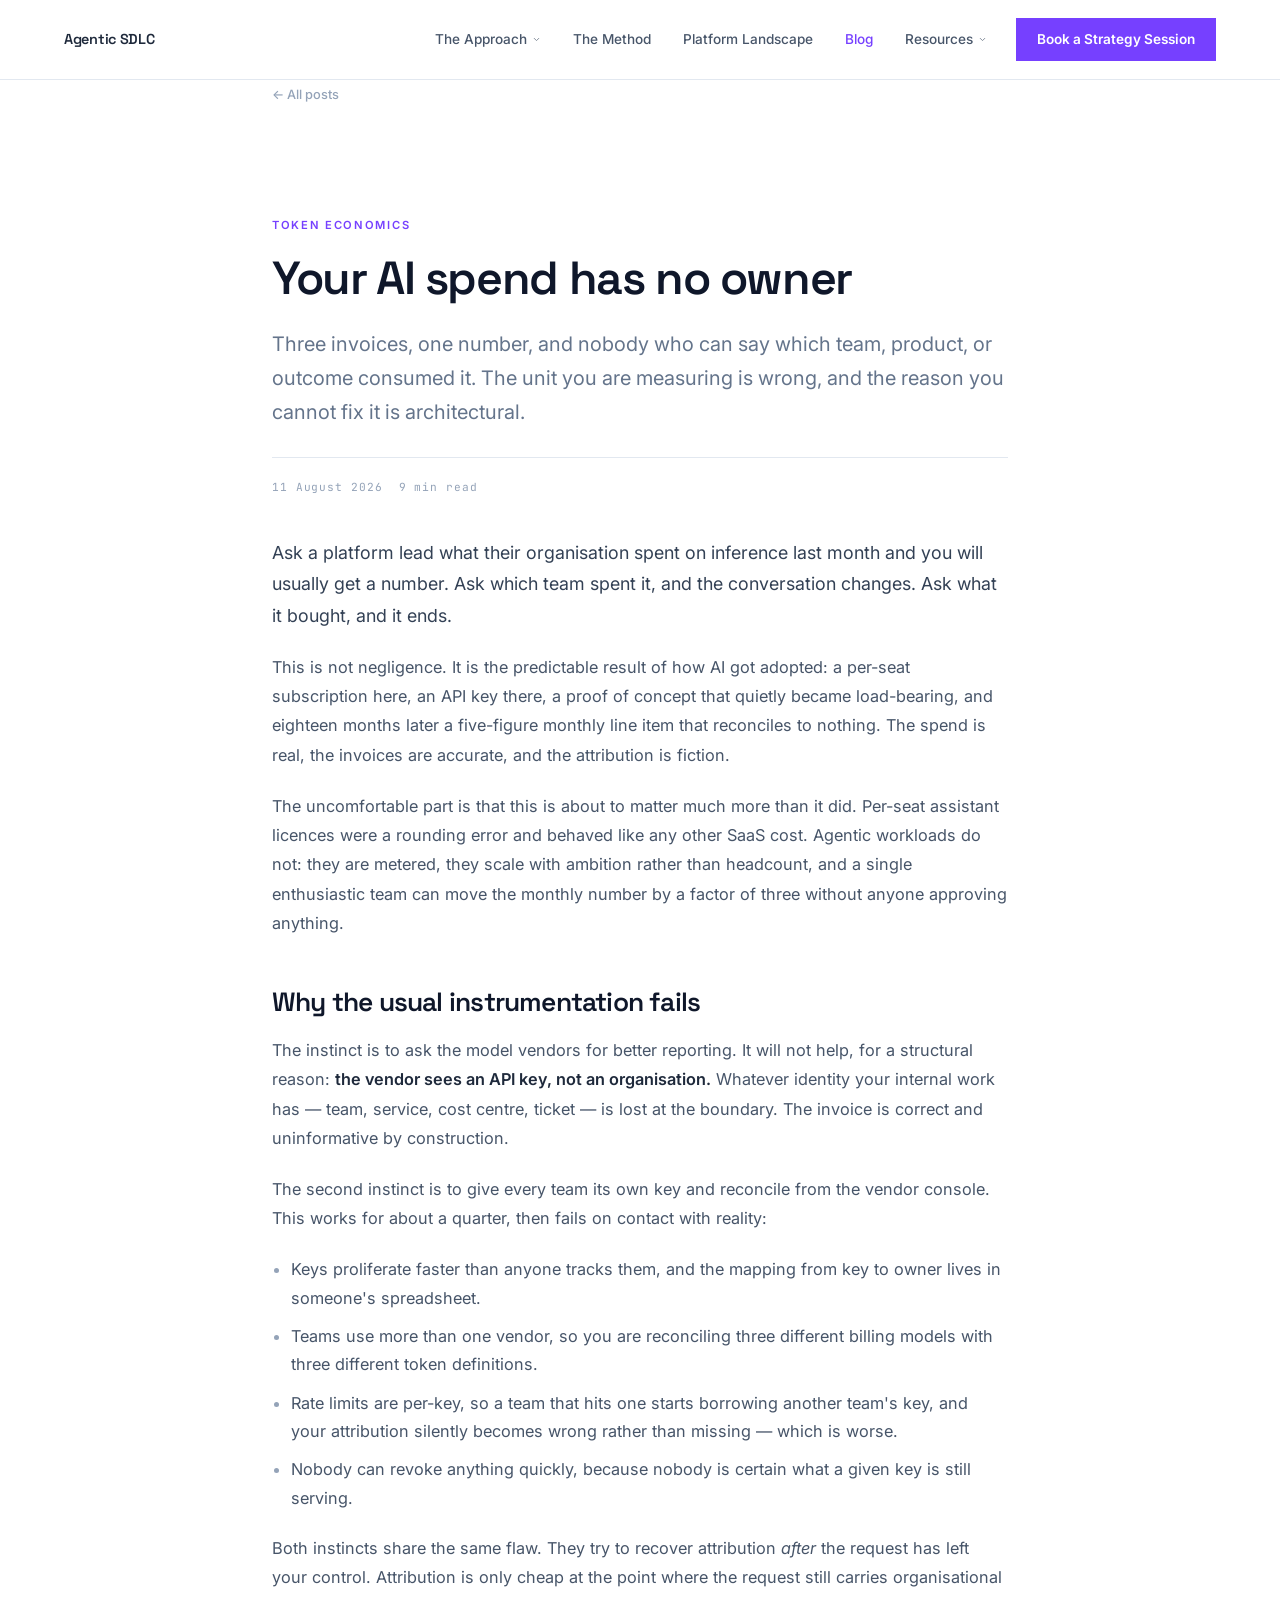
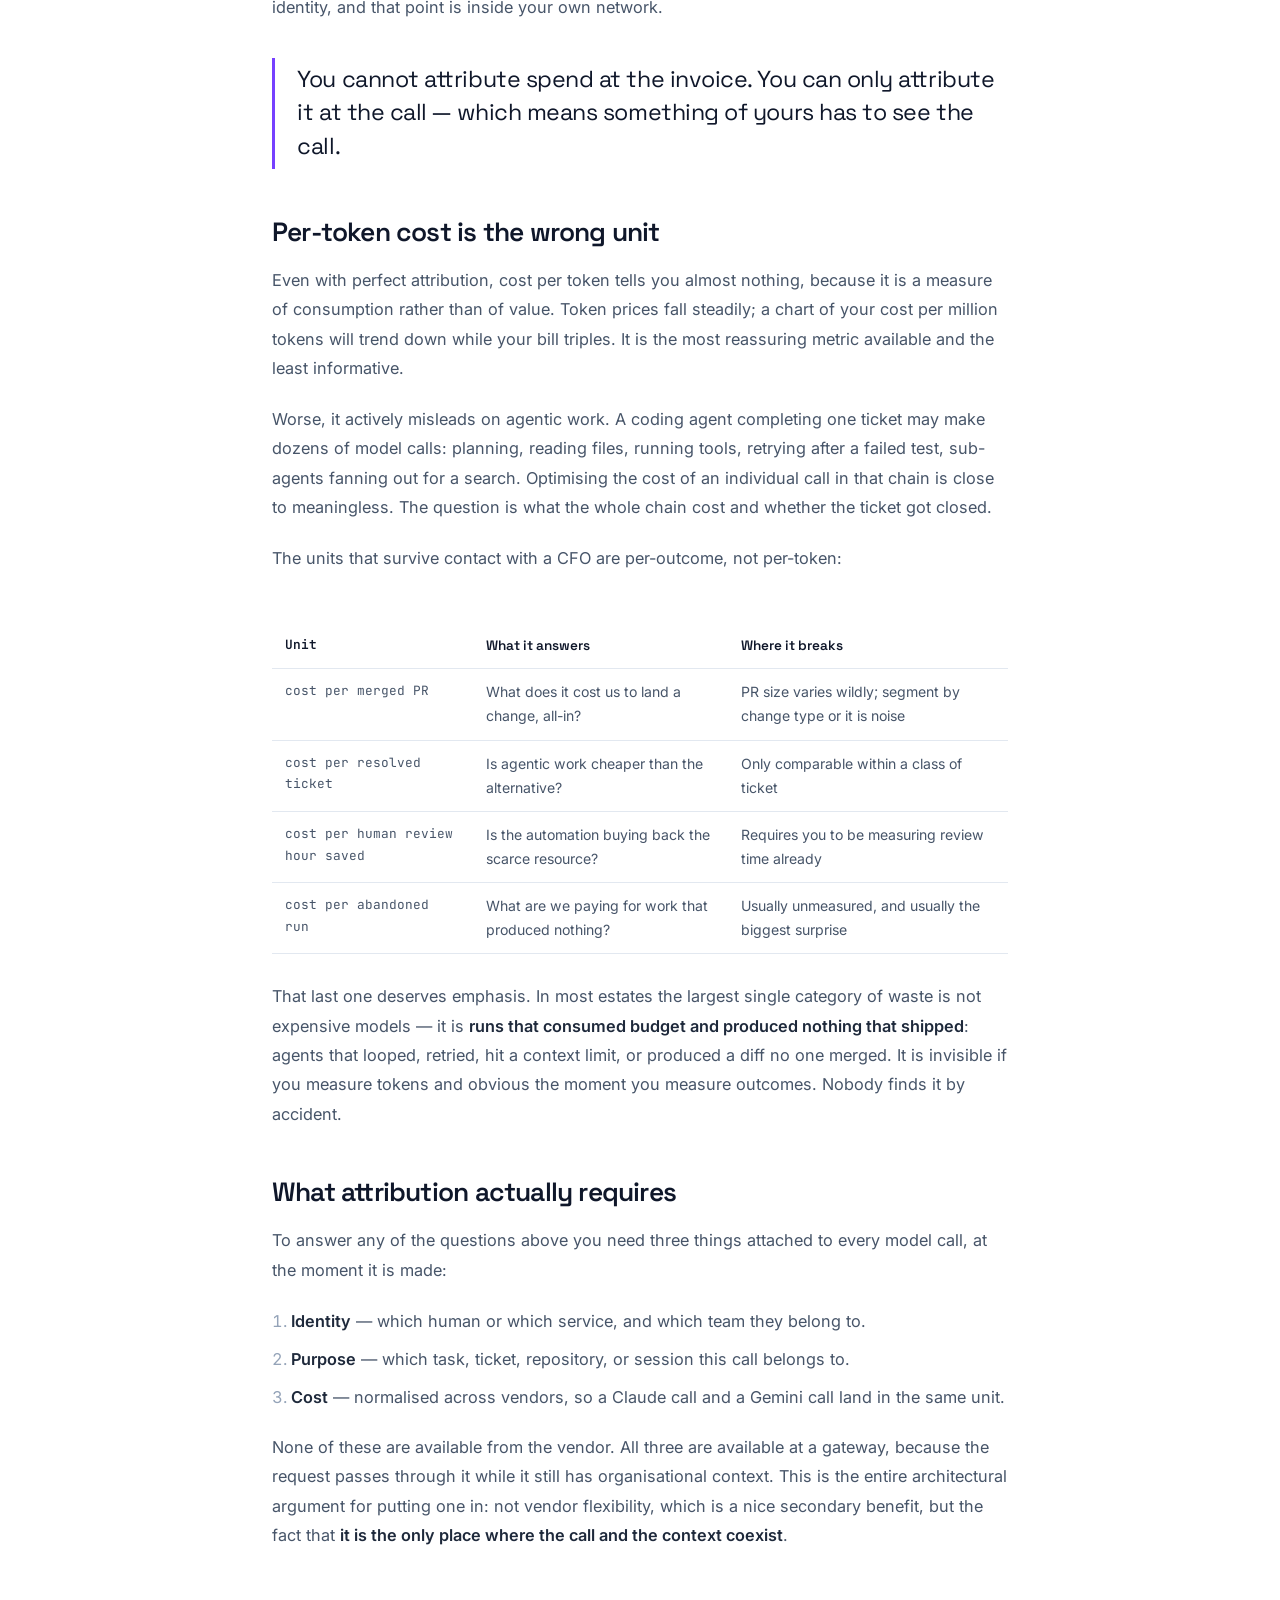
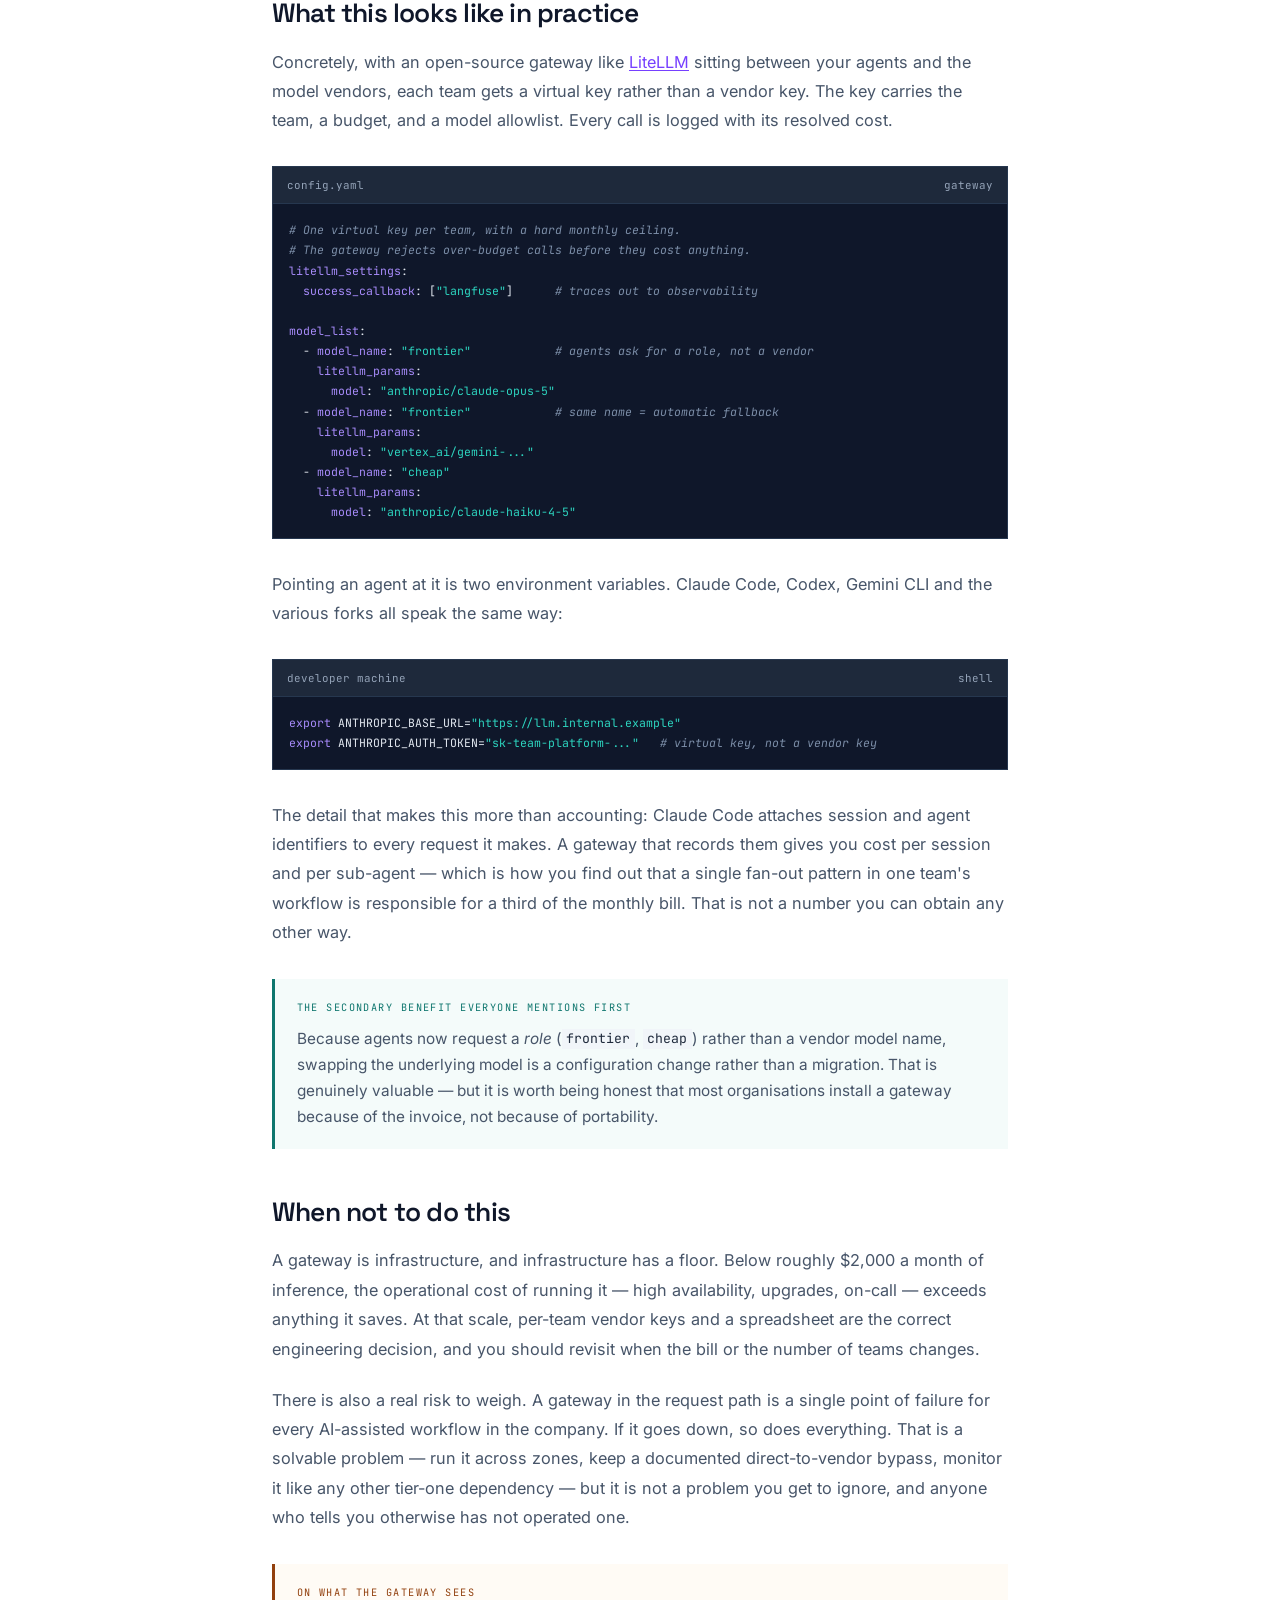
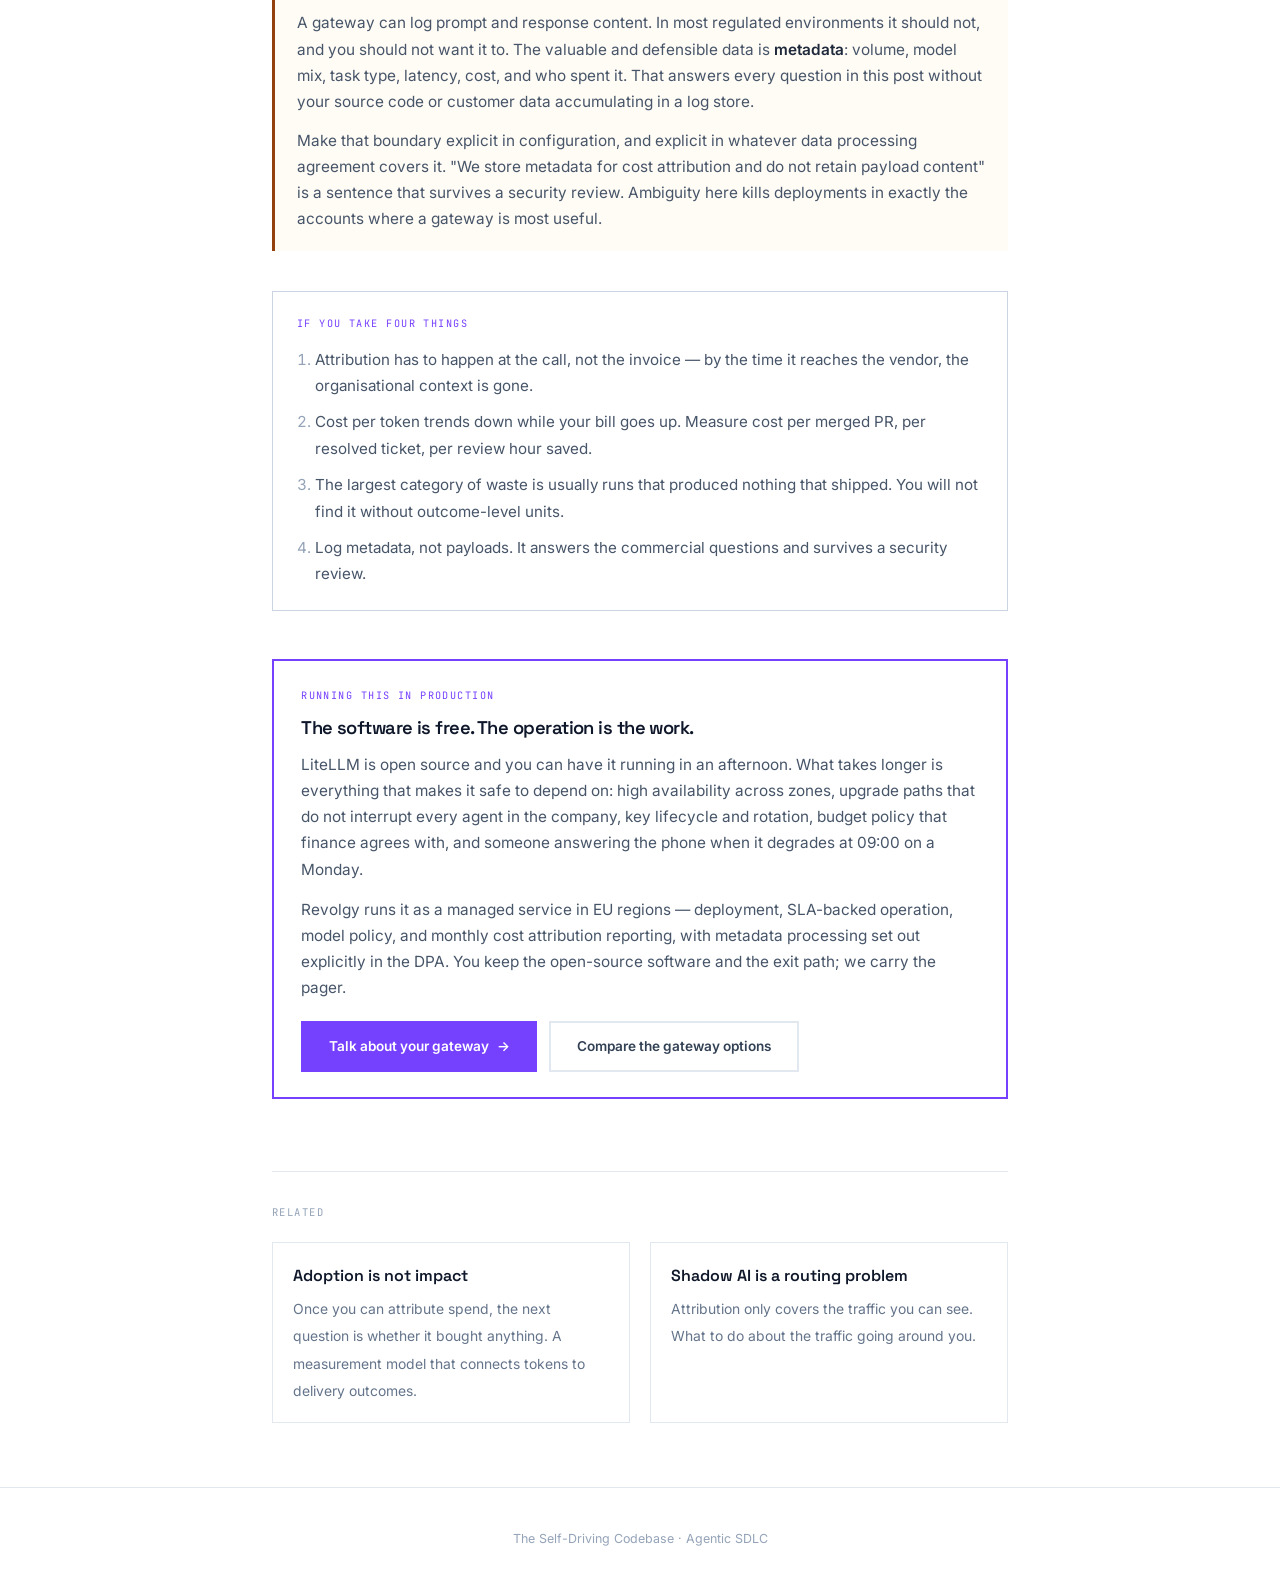
==== blog-ai-spend-attribution.html @ 4eafa499 "Add blog section with three posts on AI token economics and measurement Introduces blog.html plus th" ====
<!DOCTYPE html>
<html lang="en">
<head>
<meta charset="UTF-8">
<meta name="viewport" content="width=device-width, initial-scale=1.0">
<title>Your AI spend has no owner | Agentic SDLC</title>
<meta name="description" content="Why per-token cost is the wrong unit for AI spend, what the right units are, and the one architectural change that makes per-team and per-outcome attribution possible.">
<link rel="preconnect" href="https://fonts.googleapis.com">
<link rel="preconnect" href="https://fonts.gstatic.com" crossorigin>
<link href="https://fonts.googleapis.com/css2?family=Inter:wght@300;400;500;600;700&family=Space+Grotesk:wght@300;400;500;600;700&family=JetBrains+Mono:wght@400;500&display=swap" rel="stylesheet">
<link rel="stylesheet" href="blog.css">
</head>
<body>
<script src="nav.js" defer></script>

<div class="wrap">
<div class="narrow">

  <a href="blog.html" class="back-link">&larr; All posts</a>

  <article>
    <header class="post-hero">
      <span class="label">Token economics</span>
      <h1>Your AI spend has no owner</h1>
      <p class="dek">Three invoices, one number, and nobody who can say which team, product, or outcome consumed it. The unit you are measuring is wrong, and the reason you cannot fix it is architectural.</p>
      <div class="post-meta">
        <span>11 August 2026</span>
        <span>9 min read</span>
      </div>
    </header>

    <div class="post-body">

      <p class="lede">Ask a platform lead what their organisation spent on inference last month and you will usually get a number. Ask which team spent it, and the conversation changes. Ask what it bought, and it ends.</p>

      <p>This is not negligence. It is the predictable result of how AI got adopted: a per-seat subscription here, an API key there, a proof of concept that quietly became load-bearing, and eighteen months later a five-figure monthly line item that reconciles to nothing. The spend is real, the invoices are accurate, and the attribution is fiction.</p>

      <p>The uncomfortable part is that this is about to matter much more than it did. Per-seat assistant licences were a rounding error and behaved like any other SaaS cost. Agentic workloads do not: they are metered, they scale with ambition rather than headcount, and a single enthusiastic team can move the monthly number by a factor of three without anyone approving anything.</p>

      <h2>Why the usual instrumentation fails</h2>

      <p>The instinct is to ask the model vendors for better reporting. It will not help, for a structural reason: <strong>the vendor sees an API key, not an organisation.</strong> Whatever identity your internal work has &mdash; team, service, cost centre, ticket &mdash; is lost at the boundary. The invoice is correct and uninformative by construction.</p>

      <p>The second instinct is to give every team its own key and reconcile from the vendor console. This works for about a quarter, then fails on contact with reality:</p>

      <ul>
        <li>Keys proliferate faster than anyone tracks them, and the mapping from key to owner lives in someone's spreadsheet.</li>
        <li>Teams use more than one vendor, so you are reconciling three different billing models with three different token definitions.</li>
        <li>Rate limits are per-key, so a team that hits one starts borrowing another team's key, and your attribution silently becomes wrong rather than missing &mdash; which is worse.</li>
        <li>Nobody can revoke anything quickly, because nobody is certain what a given key is still serving.</li>
      </ul>

      <p>Both instincts share the same flaw. They try to recover attribution <em>after</em> the request has left your control. Attribution is only cheap at the point where the request still carries organisational identity, and that point is inside your own network.</p>

      <div class="pull">You cannot attribute spend at the invoice. You can only attribute it at the call &mdash; which means something of yours has to see the call.</div>

      <h2>Per-token cost is the wrong unit</h2>

      <p>Even with perfect attribution, cost per token tells you almost nothing, because it is a measure of consumption rather than of value. Token prices fall steadily; a chart of your cost per million tokens will trend down while your bill triples. It is the most reassuring metric available and the least informative.</p>

      <p>Worse, it actively misleads on agentic work. A coding agent completing one ticket may make dozens of model calls: planning, reading files, running tools, retrying after a failed test, sub-agents fanning out for a search. Optimising the cost of an individual call in that chain is close to meaningless. The question is what the whole chain cost and whether the ticket got closed.</p>

      <p>The units that survive contact with a CFO are per-outcome, not per-token:</p>

      <div class="table-scroll">
      <table>
        <thead>
          <tr><th class="m">Unit</th><th>What it answers</th><th>Where it breaks</th></tr>
        </thead>
        <tbody>
          <tr>
            <td class="m">cost per merged PR</td>
            <td>What does it cost us to land a change, all-in?</td>
            <td>PR size varies wildly; segment by change type or it is noise</td>
          </tr>
          <tr>
            <td class="m">cost per resolved ticket</td>
            <td>Is agentic work cheaper than the alternative?</td>
            <td>Only comparable within a class of ticket</td>
          </tr>
          <tr>
            <td class="m">cost per human review hour saved</td>
            <td>Is the automation buying back the scarce resource?</td>
            <td>Requires you to be measuring review time already</td>
          </tr>
          <tr>
            <td class="m">cost per abandoned run</td>
            <td>What are we paying for work that produced nothing?</td>
            <td>Usually unmeasured, and usually the biggest surprise</td>
          </tr>
        </tbody>
      </table>
      </div>

      <p>That last one deserves emphasis. In most estates the largest single category of waste is not expensive models &mdash; it is <strong>runs that consumed budget and produced nothing that shipped</strong>: agents that looped, retried, hit a context limit, or produced a diff no one merged. It is invisible if you measure tokens and obvious the moment you measure outcomes. Nobody finds it by accident.</p>

      <h2>What attribution actually requires</h2>

      <p>To answer any of the questions above you need three things attached to every model call, at the moment it is made:</p>

      <ol>
        <li><strong>Identity</strong> &mdash; which human or which service, and which team they belong to.</li>
        <li><strong>Purpose</strong> &mdash; which task, ticket, repository, or session this call belongs to.</li>
        <li><strong>Cost</strong> &mdash; normalised across vendors, so a Claude call and a Gemini call land in the same unit.</li>
      </ol>

      <p>None of these are available from the vendor. All three are available at a gateway, because the request passes through it while it still has organisational context. This is the entire architectural argument for putting one in: not vendor flexibility, which is a nice secondary benefit, but the fact that <strong>it is the only place where the call and the context coexist</strong>.</p>

      <h2>What this looks like in practice</h2>

      <p>Concretely, with an open-source gateway like <a href="platform-landscape.html#stack">LiteLLM</a> sitting between your agents and the model vendors, each team gets a virtual key rather than a vendor key. The key carries the team, a budget, and a model allowlist. Every call is logged with its resolved cost.</p>

      <div class="term">
        <div class="term-bar"><span>config.yaml</span><span>gateway</span></div>
<pre><span class="c"># One virtual key per team, with a hard monthly ceiling.</span>
<span class="c"># The gateway rejects over-budget calls before they cost anything.</span>
<span class="k">litellm_settings</span>:
  <span class="k">success_callback</span>: [<span class="s">"langfuse"</span>]      <span class="c"># traces out to observability</span>

<span class="k">model_list</span>:
  - <span class="k">model_name</span>: <span class="s">"frontier"</span>            <span class="c"># agents ask for a role, not a vendor</span>
    <span class="k">litellm_params</span>:
      <span class="k">model</span>: <span class="s">"anthropic/claude-opus-5"</span>
  - <span class="k">model_name</span>: <span class="s">"frontier"</span>            <span class="c"># same name = automatic fallback</span>
    <span class="k">litellm_params</span>:
      <span class="k">model</span>: <span class="s">"vertex_ai/gemini-..."</span>
  - <span class="k">model_name</span>: <span class="s">"cheap"</span>
    <span class="k">litellm_params</span>:
      <span class="k">model</span>: <span class="s">"anthropic/claude-haiku-4-5"</span></pre>
      </div>

      <p>Pointing an agent at it is two environment variables. Claude Code, Codex, Gemini CLI and the various forks all speak the same way:</p>

      <div class="term">
        <div class="term-bar"><span>developer machine</span><span>shell</span></div>
<pre><span class="k">export</span> ANTHROPIC_BASE_URL=<span class="s">"https://llm.internal.example"</span>
<span class="k">export</span> ANTHROPIC_AUTH_TOKEN=<span class="s">"sk-team-platform-..."</span>   <span class="c"># virtual key, not a vendor key</span></pre>
      </div>

      <p>The detail that makes this more than accounting: Claude Code attaches session and agent identifiers to every request it makes. A gateway that records them gives you cost per session and per sub-agent &mdash; which is how you find out that a single fan-out pattern in one team's workflow is responsible for a third of the monthly bill. That is not a number you can obtain any other way.</p>

      <div class="callout good">
        <span class="k">The secondary benefit everyone mentions first</span>
        <p>Because agents now request a <em>role</em> (<code>frontier</code>, <code>cheap</code>) rather than a vendor model name, swapping the underlying model is a configuration change rather than a migration. That is genuinely valuable &mdash; but it is worth being honest that most organisations install a gateway because of the invoice, not because of portability.</p>
      </div>

      <h2>When not to do this</h2>

      <p>A gateway is infrastructure, and infrastructure has a floor. Below roughly $2,000 a month of inference, the operational cost of running it &mdash; high availability, upgrades, on-call &mdash; exceeds anything it saves. At that scale, per-team vendor keys and a spreadsheet are the correct engineering decision, and you should revisit when the bill or the number of teams changes.</p>

      <p>There is also a real risk to weigh. A gateway in the request path is a single point of failure for every AI-assisted workflow in the company. If it goes down, so does everything. That is a solvable problem &mdash; run it across zones, keep a documented direct-to-vendor bypass, monitor it like any other tier-one dependency &mdash; but it is not a problem you get to ignore, and anyone who tells you otherwise has not operated one.</p>

      <div class="callout warn">
        <span class="k">On what the gateway sees</span>
        <p>A gateway can log prompt and response content. In most regulated environments it should not, and you should not want it to. The valuable and defensible data is <strong>metadata</strong>: volume, model mix, task type, latency, cost, and who spent it. That answers every question in this post without your source code or customer data accumulating in a log store.</p>
        <p>Make that boundary explicit in configuration, and explicit in whatever data processing agreement covers it. "We store metadata for cost attribution and do not retain payload content" is a sentence that survives a security review. Ambiguity here kills deployments in exactly the accounts where a gateway is most useful.</p>
      </div>

      <div class="takeaways">
        <div class="k">If you take four things</div>
        <ol>
          <li>Attribution has to happen at the call, not the invoice &mdash; by the time it reaches the vendor, the organisational context is gone.</li>
          <li>Cost per token trends down while your bill goes up. Measure cost per merged PR, per resolved ticket, per review hour saved.</li>
          <li>The largest category of waste is usually runs that produced nothing that shipped. You will not find it without outcome-level units.</li>
          <li>Log metadata, not payloads. It answers the commercial questions and survives a security review.</li>
        </ol>
      </div>

      <div class="operated">
        <div class="k">Running this in production</div>
        <h3>The software is free. The operation is the work.</h3>
        <p>LiteLLM is open source and you can have it running in an afternoon. What takes longer is everything that makes it safe to depend on: high availability across zones, upgrade paths that do not interrupt every agent in the company, key lifecycle and rotation, budget policy that finance agrees with, and someone answering the phone when it degrades at 09:00 on a Monday.</p>
        <p>Revolgy runs it as a managed service in EU regions &mdash; deployment, SLA-backed operation, model policy, and monthly cost attribution reporting, with metadata processing set out explicitly in the DPA. You keep the open-source software and the exit path; we carry the pager.</p>
        <div class="actions">
          <a href="index.html#cta" class="btn btn--primary">Talk about your gateway <span aria-hidden="true">&rarr;</span></a>
          <a href="platform-landscape.html#stack" class="btn btn--outline">Compare the gateway options</a>
        </div>
      </div>

    </div>
  </article>

  <div class="related">
    <div class="k">Related</div>
    <div class="related-grid">
      <a href="blog-measuring-ai-impact.html">
        <span class="t">Adoption is not impact</span>
        <span class="d">Once you can attribute spend, the next question is whether it bought anything. A measurement model that connects tokens to delivery outcomes.</span>
      </a>
      <a href="blog-shadow-ai.html">
        <span class="t">Shadow AI is a routing problem</span>
        <span class="d">Attribution only covers the traffic you can see. What to do about the traffic going around you.</span>
      </a>
    </div>
  </div>

</div>
</div>

<footer>
  <p>The Self-Driving Codebase &middot; Agentic SDLC</p>
</footer>

</body>
</html>
---- blog.css ----
/* ══════════════════════════════════════════════════════════════════
   blog.css — the one shared stylesheet on the site.

   Every other page defines its tokens inline (see CLAUDE.md). The blog
   is the exception: posts multiply, and duplicating ~350 lines of
   article CSS into each one is not maintainable. Token names and values
   are identical to the rest of the site so nav.js behaves the same.
   ══════════════════════════════════════════════════════════════════ */

*, *::before, *::after { box-sizing: border-box; margin: 0; padding: 0; }

:root {
  --primary: #7640FF;
  --primary-dark: #5e2de6;
  --primary-soft: rgba(118, 64, 255, 0.06);
  --primary-border: rgba(118, 64, 255, 0.18);

  --slate-50: #f8fafc;
  --slate-100: #f1f5f9;
  --slate-200: #e2e8f0;
  --slate-300: #cbd5e1;
  --slate-400: #94a3b8;
  --slate-500: #64748b;
  --slate-600: #475569;
  --slate-700: #334155;
  --slate-800: #1e293b;
  --slate-900: #0f172a;

  --good-ink: #0f766e;
  --warn-ink: #92400e;

  --font-display: 'Space Grotesk', system-ui, sans-serif;
  --font-body: 'Inter', system-ui, sans-serif;
  --font-mono: 'JetBrains Mono', 'SF Mono', monospace;

  --ease: cubic-bezier(0.4, 0, 0.2, 1);
}

html { scroll-behavior: smooth; }
body {
  font-family: var(--font-body);
  background: #fff;
  color: var(--slate-600);
  line-height: 1.7;
  -webkit-font-smoothing: antialiased;
  overflow-x: hidden;
}

h1, h2, h3, h4 {
  font-family: var(--font-display);
  color: var(--slate-900);
  letter-spacing: -0.03em;
  line-height: 1.2;
}
a { color: var(--primary); text-decoration: none; }
a:hover { text-decoration: underline; }
strong { color: var(--slate-800); font-weight: 600; }

/* ── Layout ── */
.wrap { max-width: 1100px; margin: 0 auto; padding: 0 1.5rem; }
@media (min-width: 768px) { .wrap { padding: 0 2rem; } }
.narrow { max-width: 46rem; margin: 0 auto; }

.label {
  display: inline-block;
  font-size: 0.7rem; font-weight: 600; letter-spacing: 0.15em;
  text-transform: uppercase; color: var(--primary);
}
.sep { height: 1px; background: linear-gradient(90deg, transparent, var(--slate-300), transparent); opacity: 0.5; margin: 3rem 0; }

.back-link {
  display: inline-flex; align-items: center; gap: 0.35rem;
  font-size: 0.8rem; font-weight: 500; color: var(--slate-400);
  margin-bottom: 2.5rem;
}
.back-link:hover { color: var(--primary); text-decoration: none; }

/* ══ BLOG INDEX ══ */
.blog-hero { padding: 3.5rem 0 2.5rem; }
@media (min-width: 1024px) { .blog-hero { padding: 5rem 0 3rem; } }
.blog-hero h1 { font-size: clamp(2rem, 5vw, 3.2rem); font-weight: 300; margin: 1rem 0 1.25rem; }
.blog-hero p { max-width: 44em; font-size: clamp(1rem, 1.5vw, 1.12rem); color: var(--slate-500); line-height: 1.8; }

.post-list { border-top: 1px solid var(--slate-200); margin-top: 1rem; }
.post-card {
  display: block; padding: 2rem 0;
  border-bottom: 1px solid var(--slate-200);
  text-decoration: none;
}
.post-card:hover { text-decoration: none; }
.post-card:hover h2 { color: var(--primary); }
.post-meta {
  display: flex; flex-wrap: wrap; align-items: center; gap: 0.4rem 1rem;
  font-family: var(--font-mono); font-size: 0.7rem;
  letter-spacing: 0.08em; color: var(--slate-400);
  margin-bottom: 0.75rem;
}
.post-meta .tag { color: var(--primary); text-transform: uppercase; }
.post-card h2 {
  font-size: clamp(1.3rem, 2.6vw, 1.75rem); font-weight: 600;
  margin-bottom: 0.7rem; transition: color 0.15s var(--ease);
  max-width: 22em;
}
.post-card .dek { font-size: 1rem; color: var(--slate-500); max-width: 42em; line-height: 1.75; }
.post-card .more {
  display: inline-block; margin-top: 0.9rem;
  font-size: 0.85rem; font-weight: 600; color: var(--primary);
}
.post-card:hover .more .arrow { display: inline-block; transform: translateX(4px); }
.more .arrow { transition: transform 0.15s var(--ease); }

/* ══ ARTICLE ══ */
.post-hero { padding: 3rem 0 0; }
@media (min-width: 1024px) { .post-hero { padding: 4rem 0 0; } }
.post-hero h1 {
  font-size: clamp(1.9rem, 4.4vw, 2.9rem); font-weight: 600;
  margin: 0.9rem 0 1.25rem;
}
.post-hero .dek {
  font-size: clamp(1.05rem, 1.7vw, 1.25rem);
  color: var(--slate-500); line-height: 1.7;
}
.post-hero .post-meta { margin: 1.75rem 0 0; padding-top: 1.25rem; border-top: 1px solid var(--slate-200); }

.post-body { padding: 2.5rem 0 1rem; font-size: 1.02rem; }
.post-body > p { margin-bottom: 1.35rem; line-height: 1.8; }
.post-body h2 {
  font-size: clamp(1.3rem, 2.4vw, 1.65rem); font-weight: 600;
  margin: 3rem 0 1.1rem;
}
.post-body h3 { font-size: 1.08rem; font-weight: 600; margin: 2rem 0 0.75rem; }
.post-body ul, .post-body ol { margin: 0 0 1.35rem 1.2rem; }
.post-body li { margin-bottom: 0.6rem; line-height: 1.75; }
.post-body li::marker { color: var(--slate-400); }
.post-body code {
  font-family: var(--font-mono); font-size: 0.86em;
  background: var(--slate-100); padding: 0.1em 0.35em; color: var(--slate-800);
}
.post-body a { text-decoration: underline; text-underline-offset: 2px; }
/* …but not the ones that are buttons or cards */
.post-body a.btn, .post-body .operated a { text-decoration: none; }

/* Lede */
.lede { font-size: 1.12rem !important; color: var(--slate-700); line-height: 1.75 !important; }

/* Pull quote */
.pull {
  font-family: var(--font-display); font-size: clamp(1.15rem, 2.2vw, 1.45rem);
  font-weight: 400; color: var(--slate-900); letter-spacing: -0.02em; line-height: 1.45;
  border-left: 3px solid var(--primary); padding: 0.3rem 0 0.3rem 1.4rem;
  margin: 2.25rem 0;
}

/* Callout */
.callout {
  background: var(--slate-50); border-left: 3px solid var(--slate-300);
  padding: 1.2rem 1.35rem; margin: 2rem 0;
}
.callout .k {
  display: block; font-family: var(--font-mono); font-size: 0.64rem;
  letter-spacing: 0.14em; text-transform: uppercase; color: var(--slate-500);
  margin-bottom: 0.6rem;
}
.callout p { font-size: 0.96rem; margin-bottom: 0.8rem; }
.callout p:last-child { margin-bottom: 0; }
.callout.warn { border-left-color: var(--warn-ink); background: #fffbf5; }
.callout.warn .k { color: var(--warn-ink); }
.callout.good { border-left-color: var(--good-ink); background: #f4fbfa; }
.callout.good .k { color: var(--good-ink); }

/* Tables */
.post-body table { width: 100%; border-collapse: collapse; margin: 1.75rem 0; font-size: 0.88rem; }
.post-body th, .post-body td {
  padding: 0.7rem 0.8rem; text-align: left;
  border-bottom: 1px solid var(--slate-200); vertical-align: top;
}
.post-body th {
  font-family: var(--font-display); font-weight: 600;
  color: var(--slate-900); font-size: 0.85rem;
}
.post-body td.m, .post-body th.m { font-family: var(--font-mono); font-size: 0.8rem; }
.post-body td .no { color: var(--warn-ink); font-weight: 500; }
.post-body td .yes { color: var(--good-ink); font-weight: 500; }
.table-scroll { overflow-x: auto; -webkit-overflow-scrolling: touch; }
@media (max-width: 640px) {
  .post-body table { display: block; overflow-x: auto; }
  .post-body th, .post-body td { min-width: 130px; font-size: 0.8rem; }
}

/* Terminal-style config block, matching index.html's treatment */
.term {
  background: var(--slate-900); border: 1px solid #26374f;
  margin: 1.9rem 0; overflow: hidden;
}
.term-bar {
  display: flex; align-items: center; justify-content: space-between; gap: 1rem;
  background: var(--slate-800); border-bottom: 1px solid #26374f;
  padding: 0.55rem 0.9rem;
  font-family: var(--font-mono); font-size: 0.68rem; color: #94a3b8;
}
.term pre {
  padding: 1rem; overflow-x: auto; -webkit-overflow-scrolling: touch;
  font-family: var(--font-mono); font-size: 0.72rem; line-height: 1.75; color: #e2e8f0;
}
@media (max-width: 480px) { .term pre { font-size: 0.64rem; } }
.term .c { color: #7c8ea8; font-style: italic; }
.term .k { color: #a78bfa; }
.term .s { color: #2dd4bf; }
.term .n { color: #fbbf24; }

/* Key takeaways */
.takeaways { border: 1px solid var(--slate-300); padding: 1.4rem 1.5rem; margin: 2.5rem 0; }
.takeaways .k {
  font-family: var(--font-mono); font-size: 0.64rem; letter-spacing: 0.14em;
  text-transform: uppercase; color: var(--primary); margin-bottom: 0.9rem;
}
.takeaways ol { margin: 0 0 0 1.1rem; }
.takeaways li { font-size: 0.95rem; margin-bottom: 0.6rem; }
.takeaways li:last-child { margin-bottom: 0; }

/* "What this looks like operated" — the commercial block, kept factual */
.operated {
  border: 2px solid var(--primary); padding: 1.6rem 1.7rem; margin: 3rem 0 0;
}
.operated .k {
  font-family: var(--font-mono); font-size: 0.64rem; letter-spacing: 0.14em;
  text-transform: uppercase; color: var(--primary); margin-bottom: 0.8rem;
}
.operated h3 { margin-top: 0; margin-bottom: 0.8rem; font-size: 1.15rem; }
.operated p { font-size: 0.96rem; margin-bottom: 0.9rem; }
.operated ul { margin: 0 0 1rem 1.15rem; }
.operated li { font-size: 0.94rem; margin-bottom: 0.45rem; }
.operated .actions { display: flex; gap: 0.75rem; flex-wrap: wrap; margin-top: 1.2rem; }

/* Buttons */
.btn {
  display: inline-flex; align-items: center; gap: 0.5rem;
  padding: 0.75rem 1.6rem; font-family: var(--font-body);
  font-size: 0.85rem; font-weight: 600; text-decoration: none;
  border: 2px solid transparent; cursor: pointer; transition: all 0.15s var(--ease);
}
.btn:hover { text-decoration: none; }
.btn--primary { background: var(--primary); color: #fff; border-color: var(--primary); }
.btn--primary:hover { background: var(--primary-dark); border-color: var(--primary-dark); transform: translateY(-1px); }
.btn--outline { background: transparent; color: var(--slate-700); border-color: var(--slate-200); }
.btn--outline:hover { border-color: var(--primary); color: var(--primary); }
@media (max-width: 480px) {
  .operated .actions { flex-direction: column; }
  .operated .actions .btn { width: 100%; justify-content: center; }
}

/* Related posts */
.related { border-top: 1px solid var(--slate-200); margin-top: 3.5rem; padding-top: 2rem; }
.related .k {
  font-family: var(--font-mono); font-size: 0.66rem; letter-spacing: 0.14em;
  text-transform: uppercase; color: var(--slate-400); margin-bottom: 1.25rem;
}
.related-grid { display: grid; gap: 1.25rem; }
@media (min-width: 700px) { .related-grid { grid-template-columns: 1fr 1fr; } }
.related-grid a { display: block; border: 1px solid var(--slate-200); padding: 1.15rem 1.25rem; text-decoration: none; }
.related-grid a:hover { border-color: var(--primary); text-decoration: none; }
.related-grid .t { font-family: var(--font-display); font-weight: 600; color: var(--slate-900); font-size: 1rem; display: block; margin-bottom: 0.4rem; }
.related-grid .d { font-size: 0.87rem; color: var(--slate-500); }

footer { border-top: 1px solid var(--slate-200); padding: 2.5rem 1.5rem; text-align: center; margin-top: 4rem; }
footer p { font-size: 0.78rem; color: var(--slate-400); }

@media (max-width: 480px) {
  .wrap { padding: 0 1rem; }
  .post-body { font-size: 0.98rem; }
  .callout, .takeaways, .operated { padding: 1.1rem 1.2rem; }
}

@media print {
  .back-link, .operated .actions, .related { display: none; }
  .term { background: #fff !important; border-color: var(--slate-300); }
  .term pre { color: var(--slate-800); }
  a { color: var(--slate-900); }
}
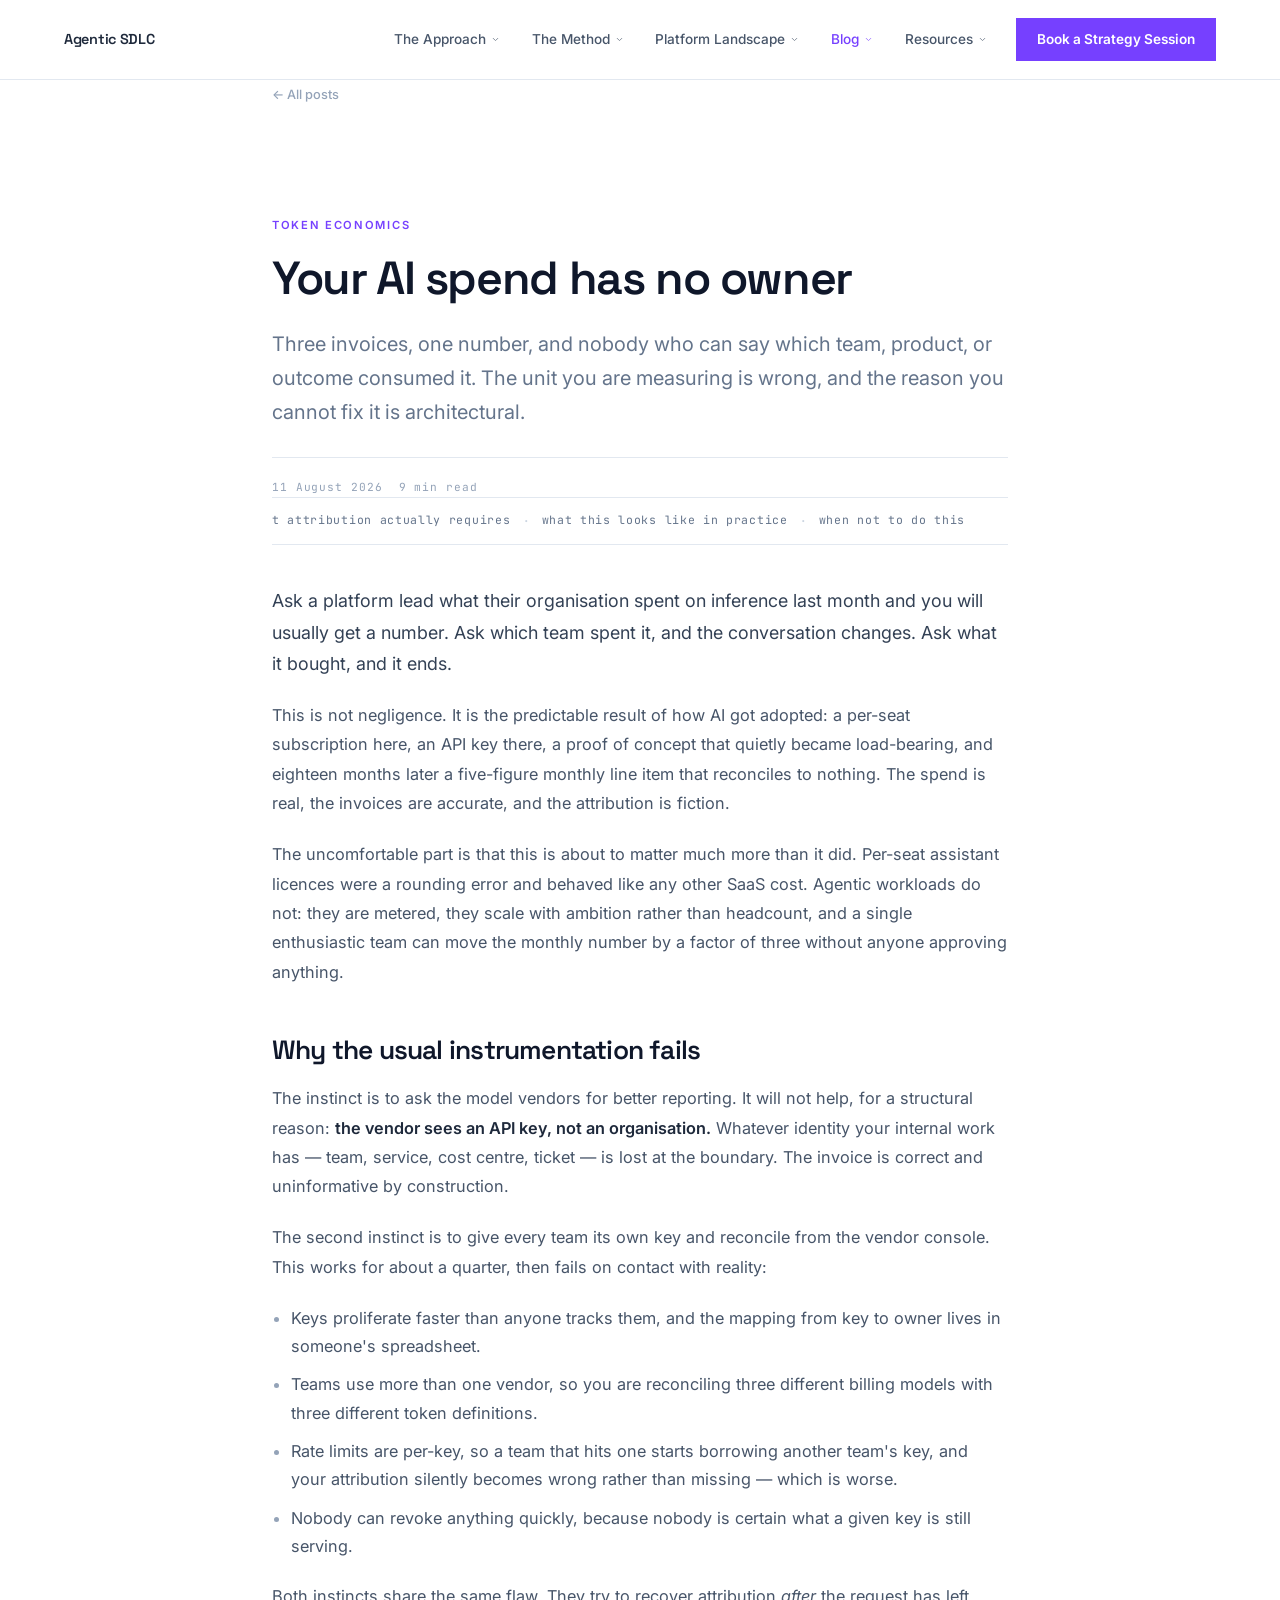
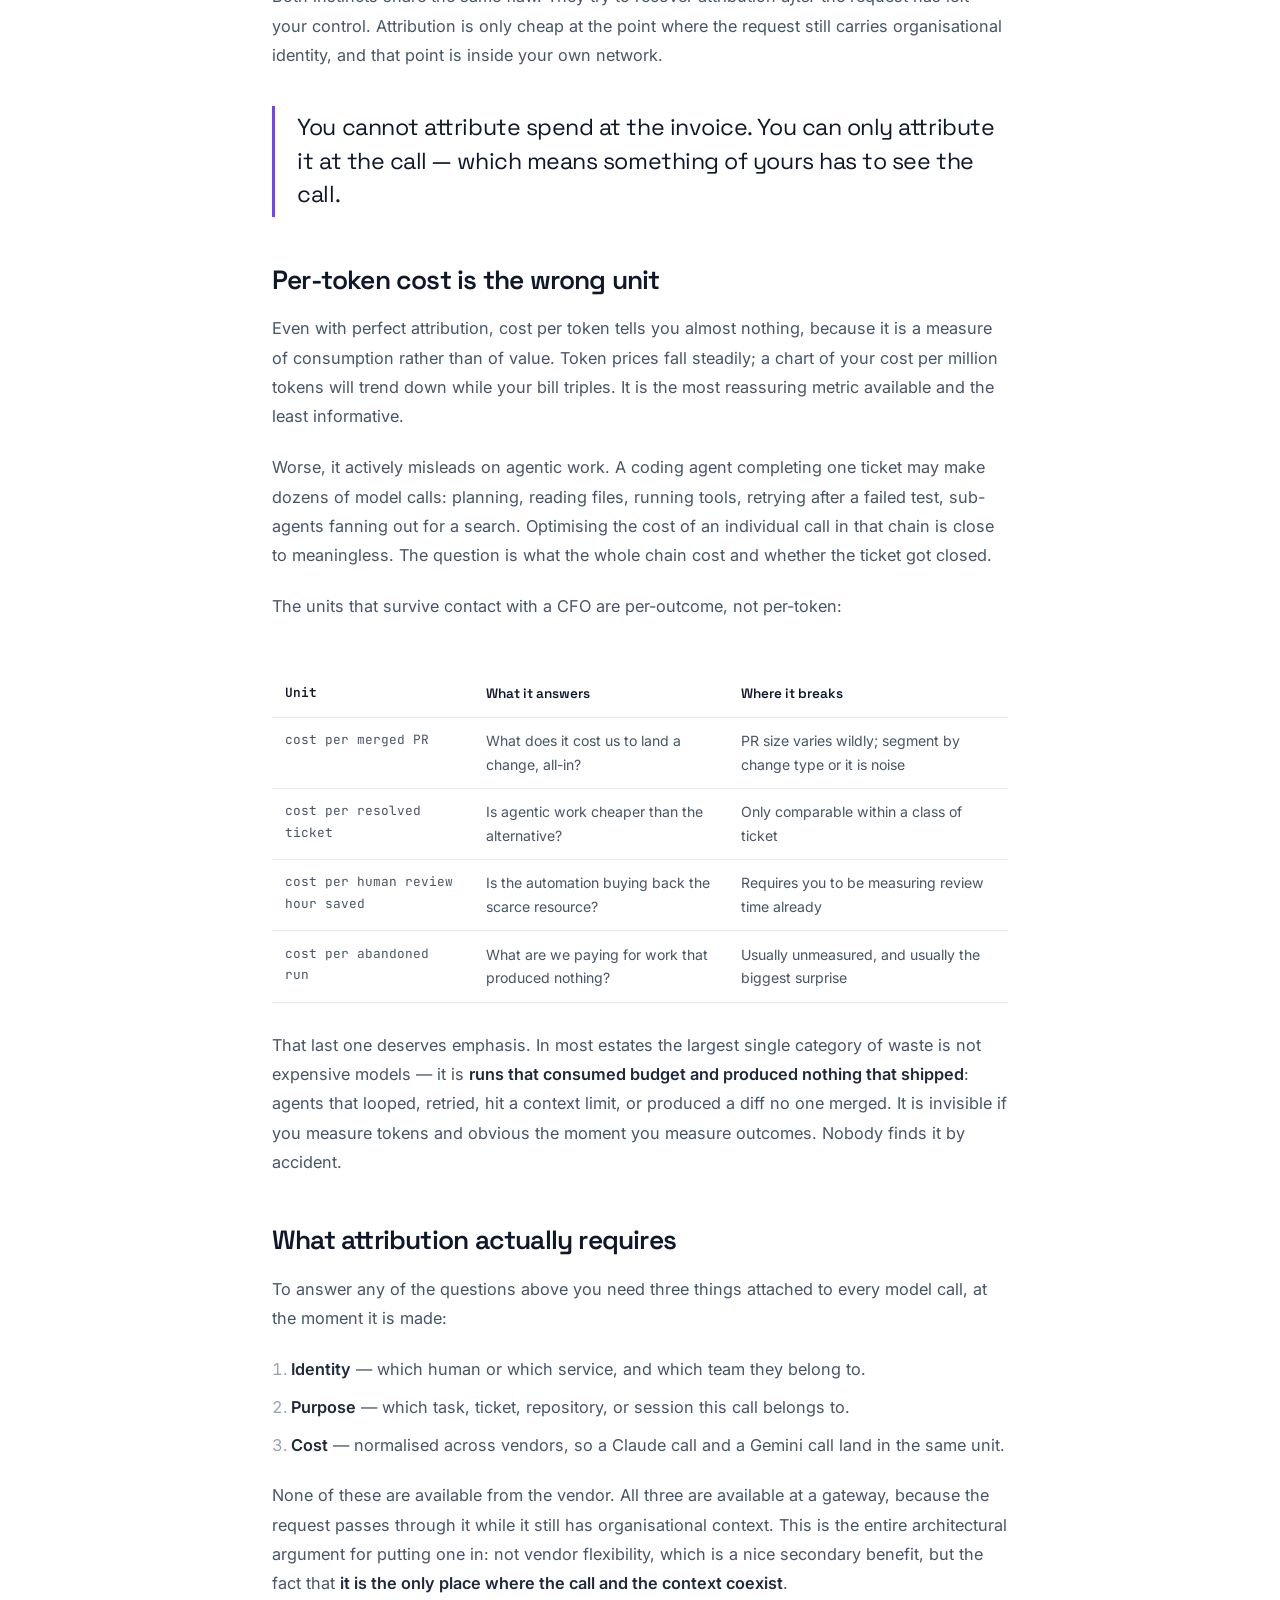
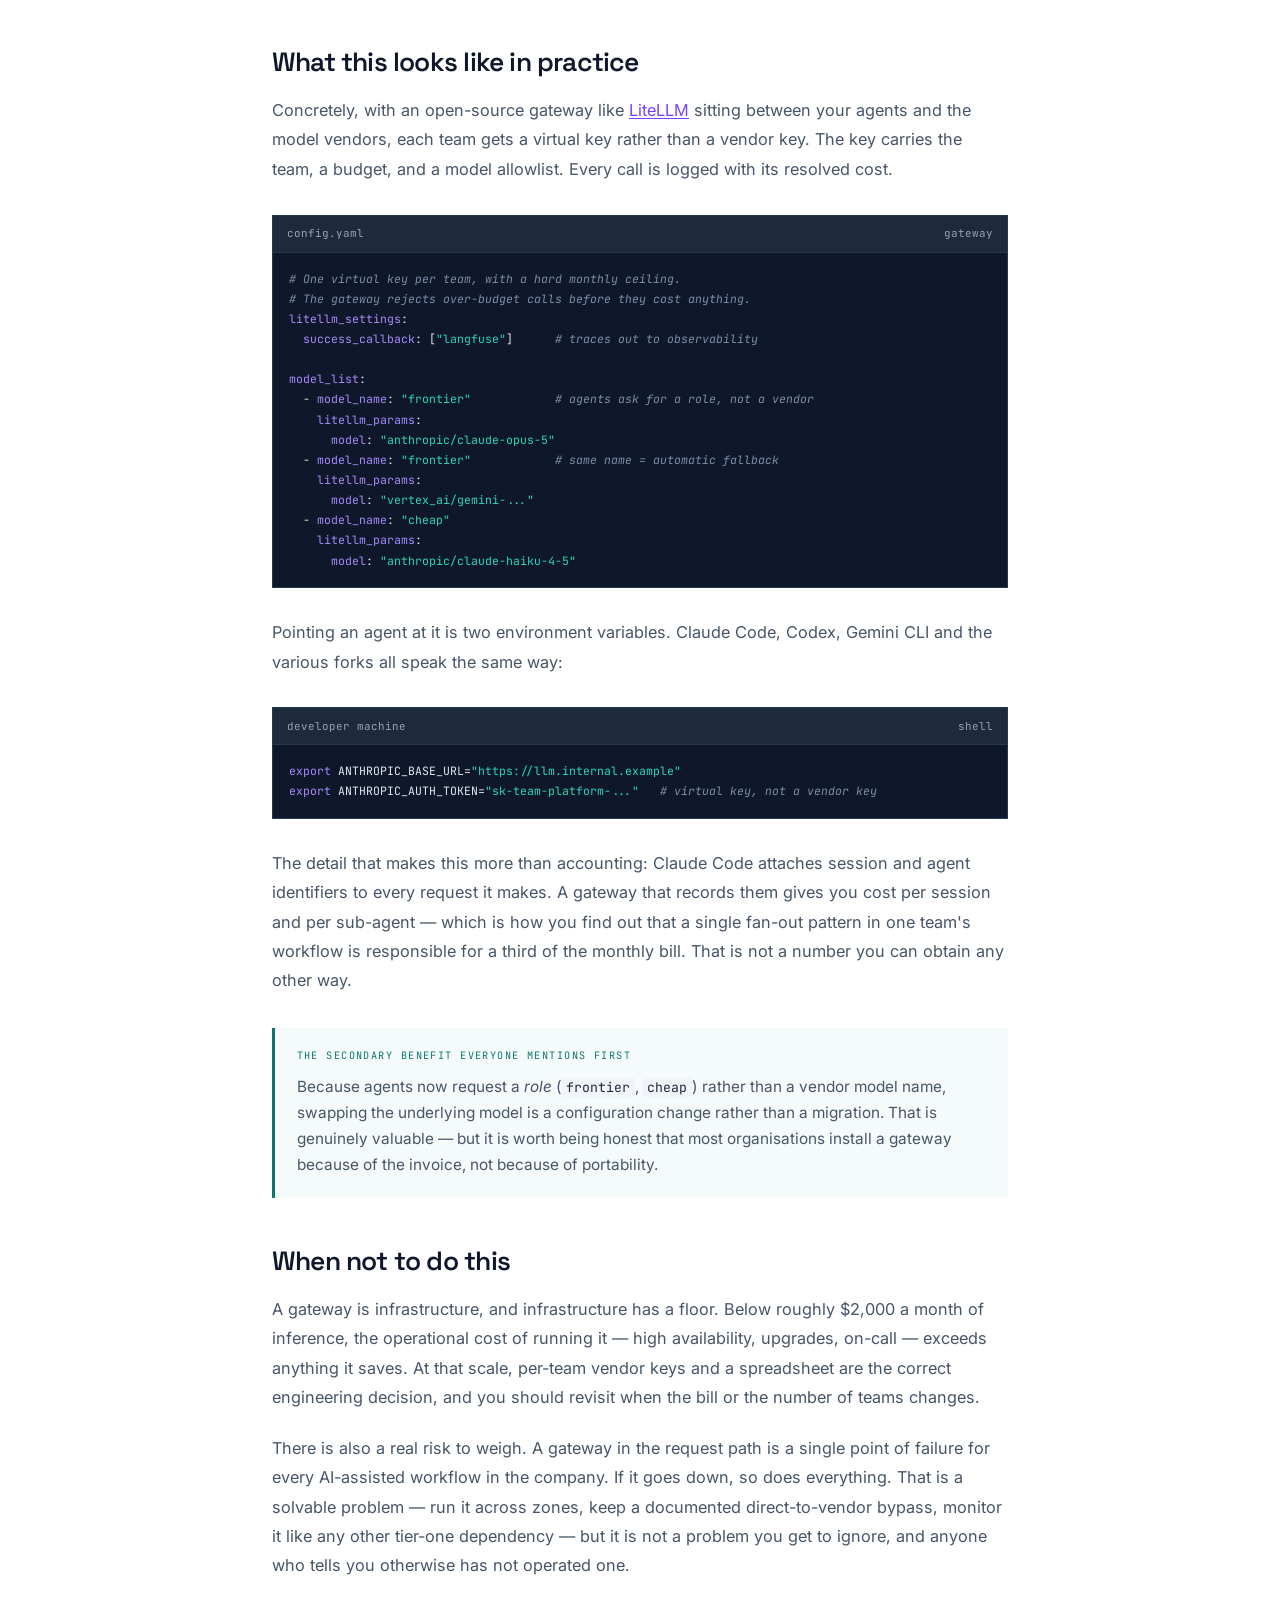
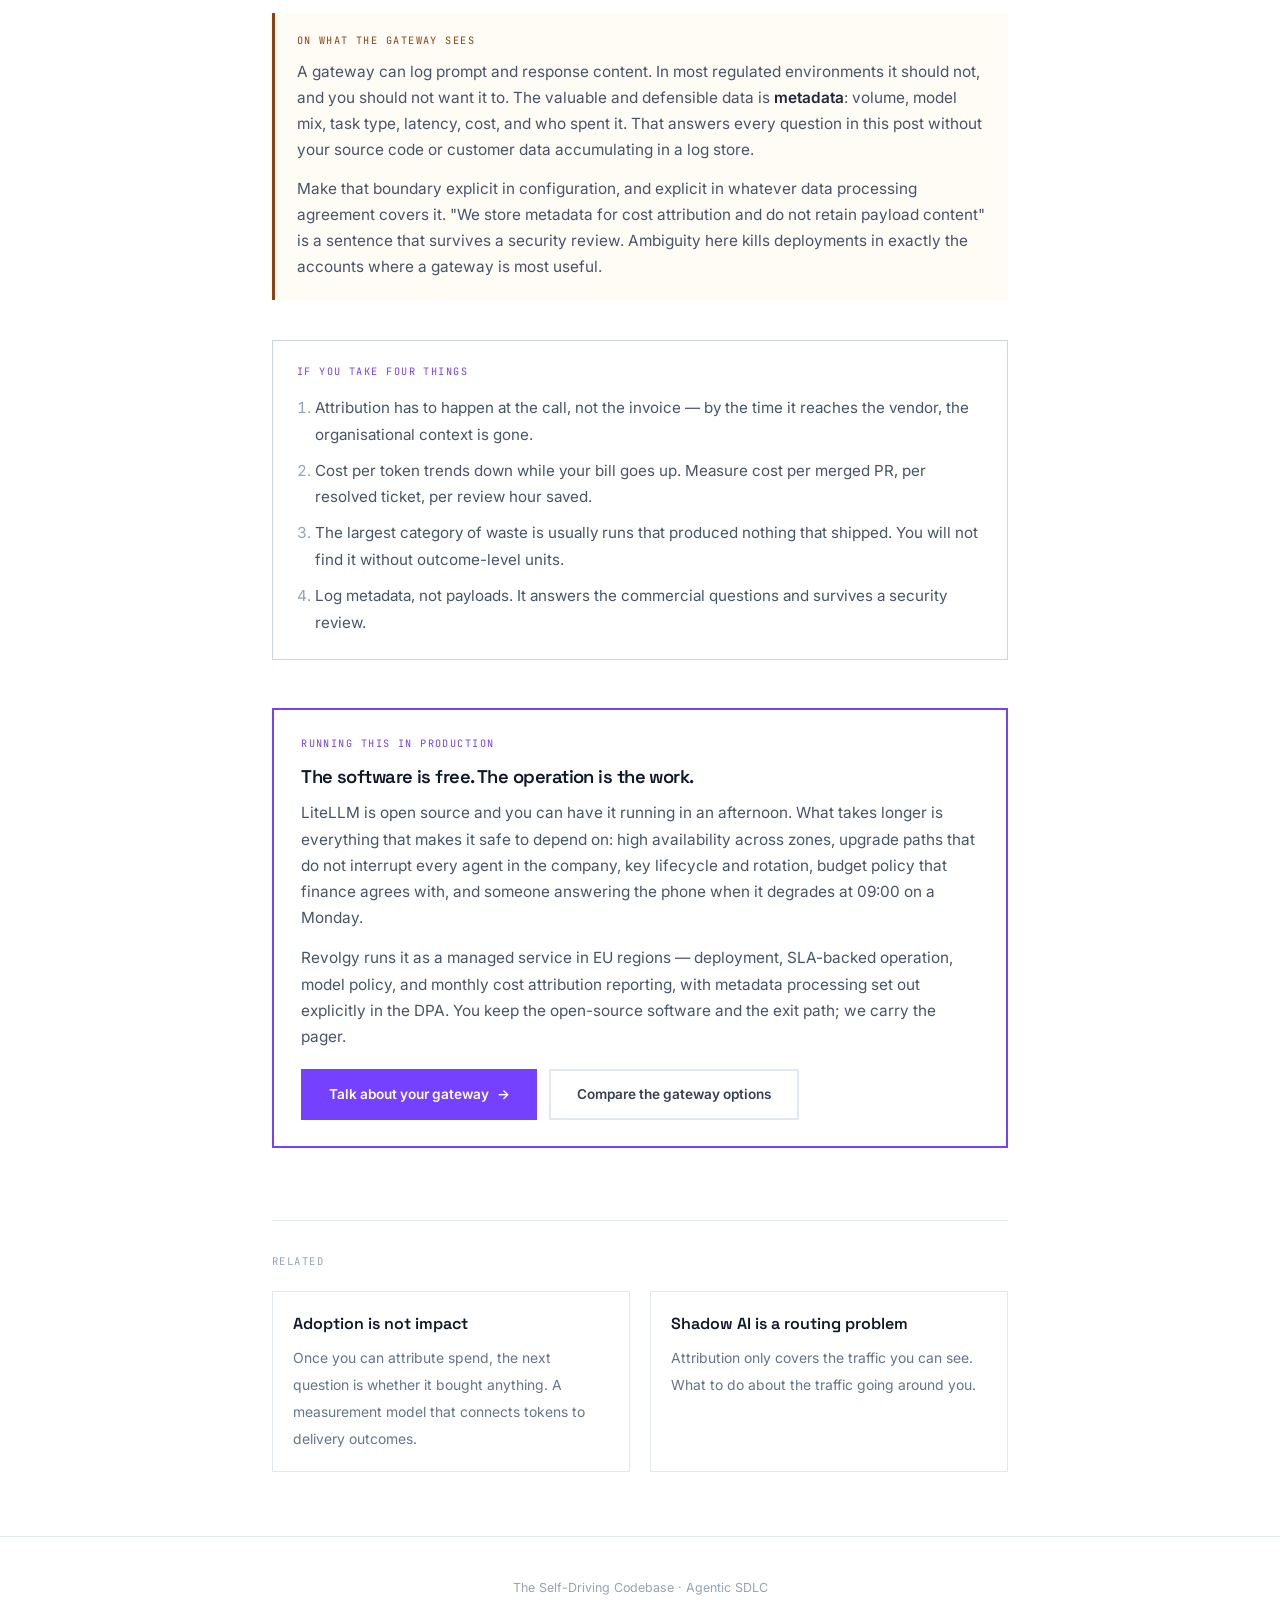
==== commit ff3293b4: "Extend second-level navigation to every content page The pattern is now two coordinated things, both" ====
--- a/blog-ai-spend-attribution.html
+++ b/blog-ai-spend-attribution.html
@@ -29,6 +29,10 @@
       </div>
     </header>
 
+    <nav class="subnav" data-auto=".post-body h2" aria-label="In this post">
+      <div class="subnav-inner"></div>
+    </nav>
+
     <div class="post-body">
 
       <p class="lede">Ask a platform lead what their organisation spent on inference last month and you will usually get a number. Ask which team spent it, and the conversation changes. Ask what it bought, and it ends.</p>
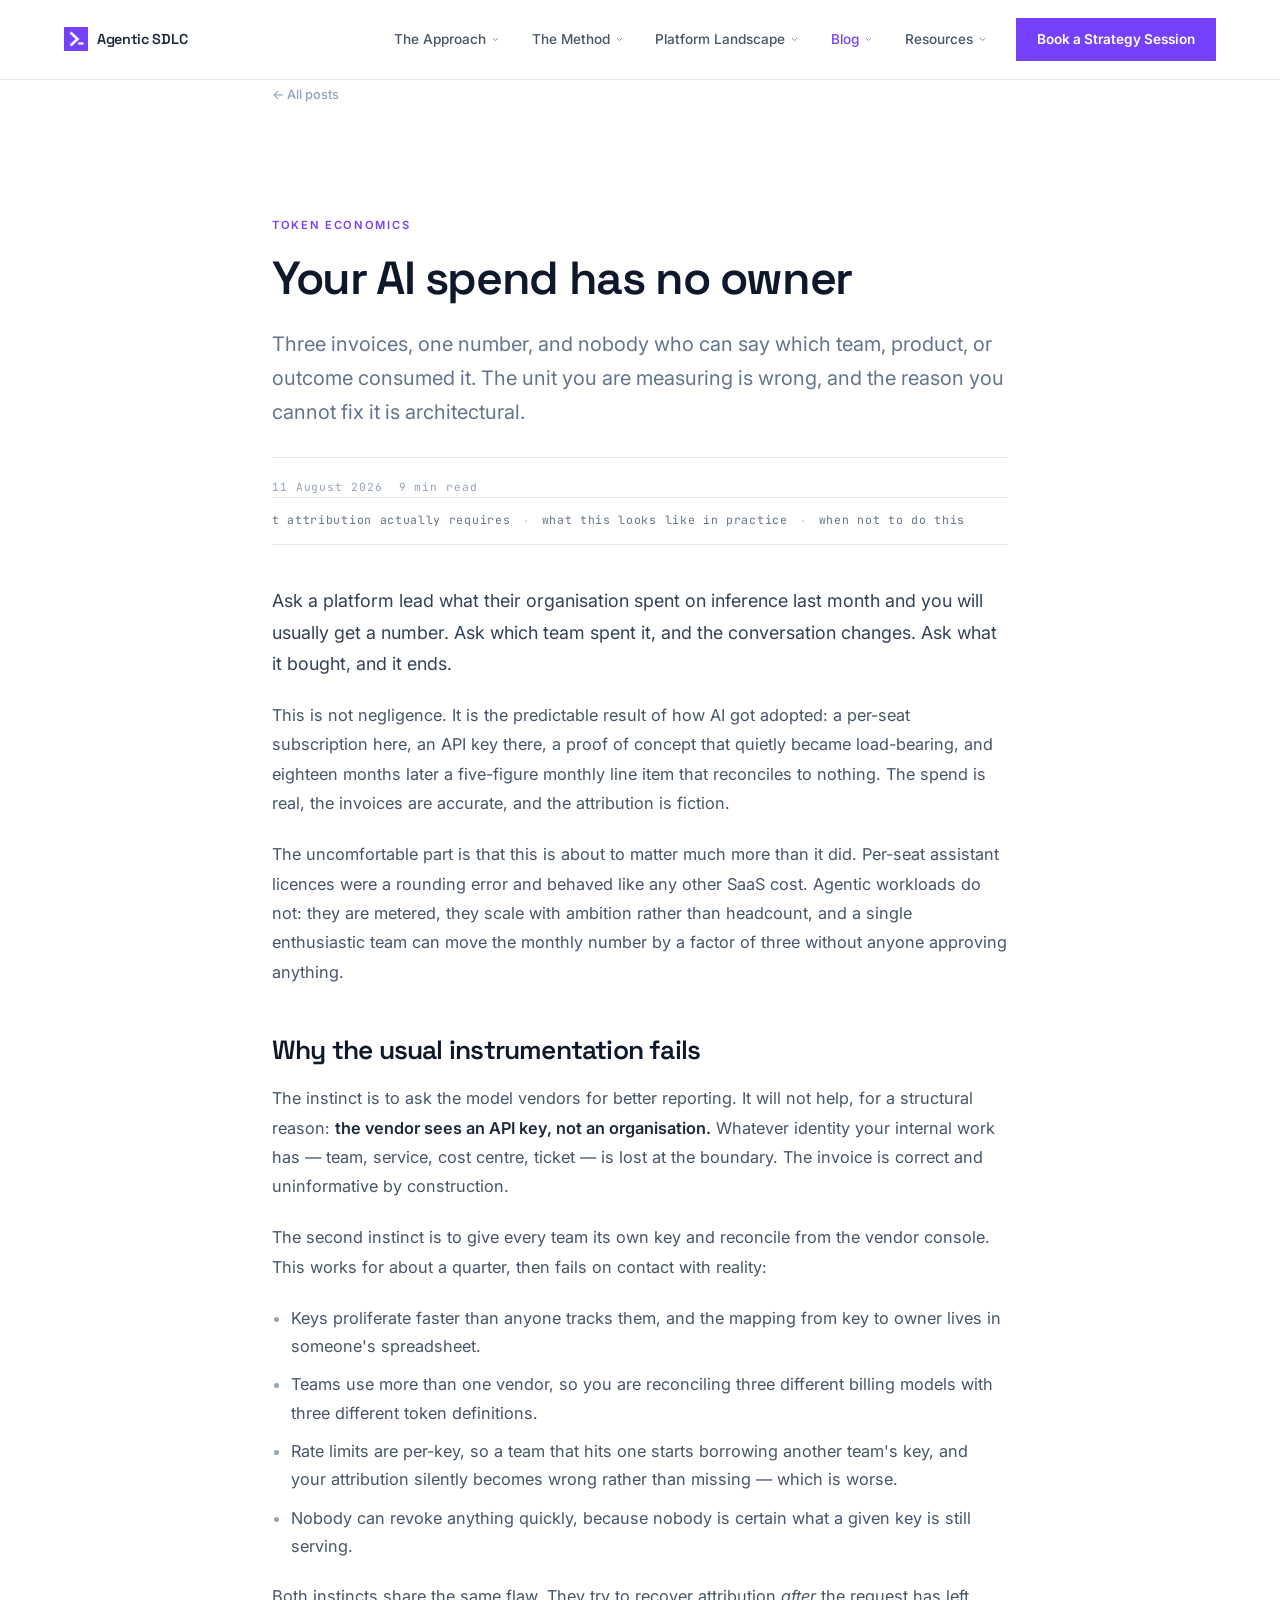
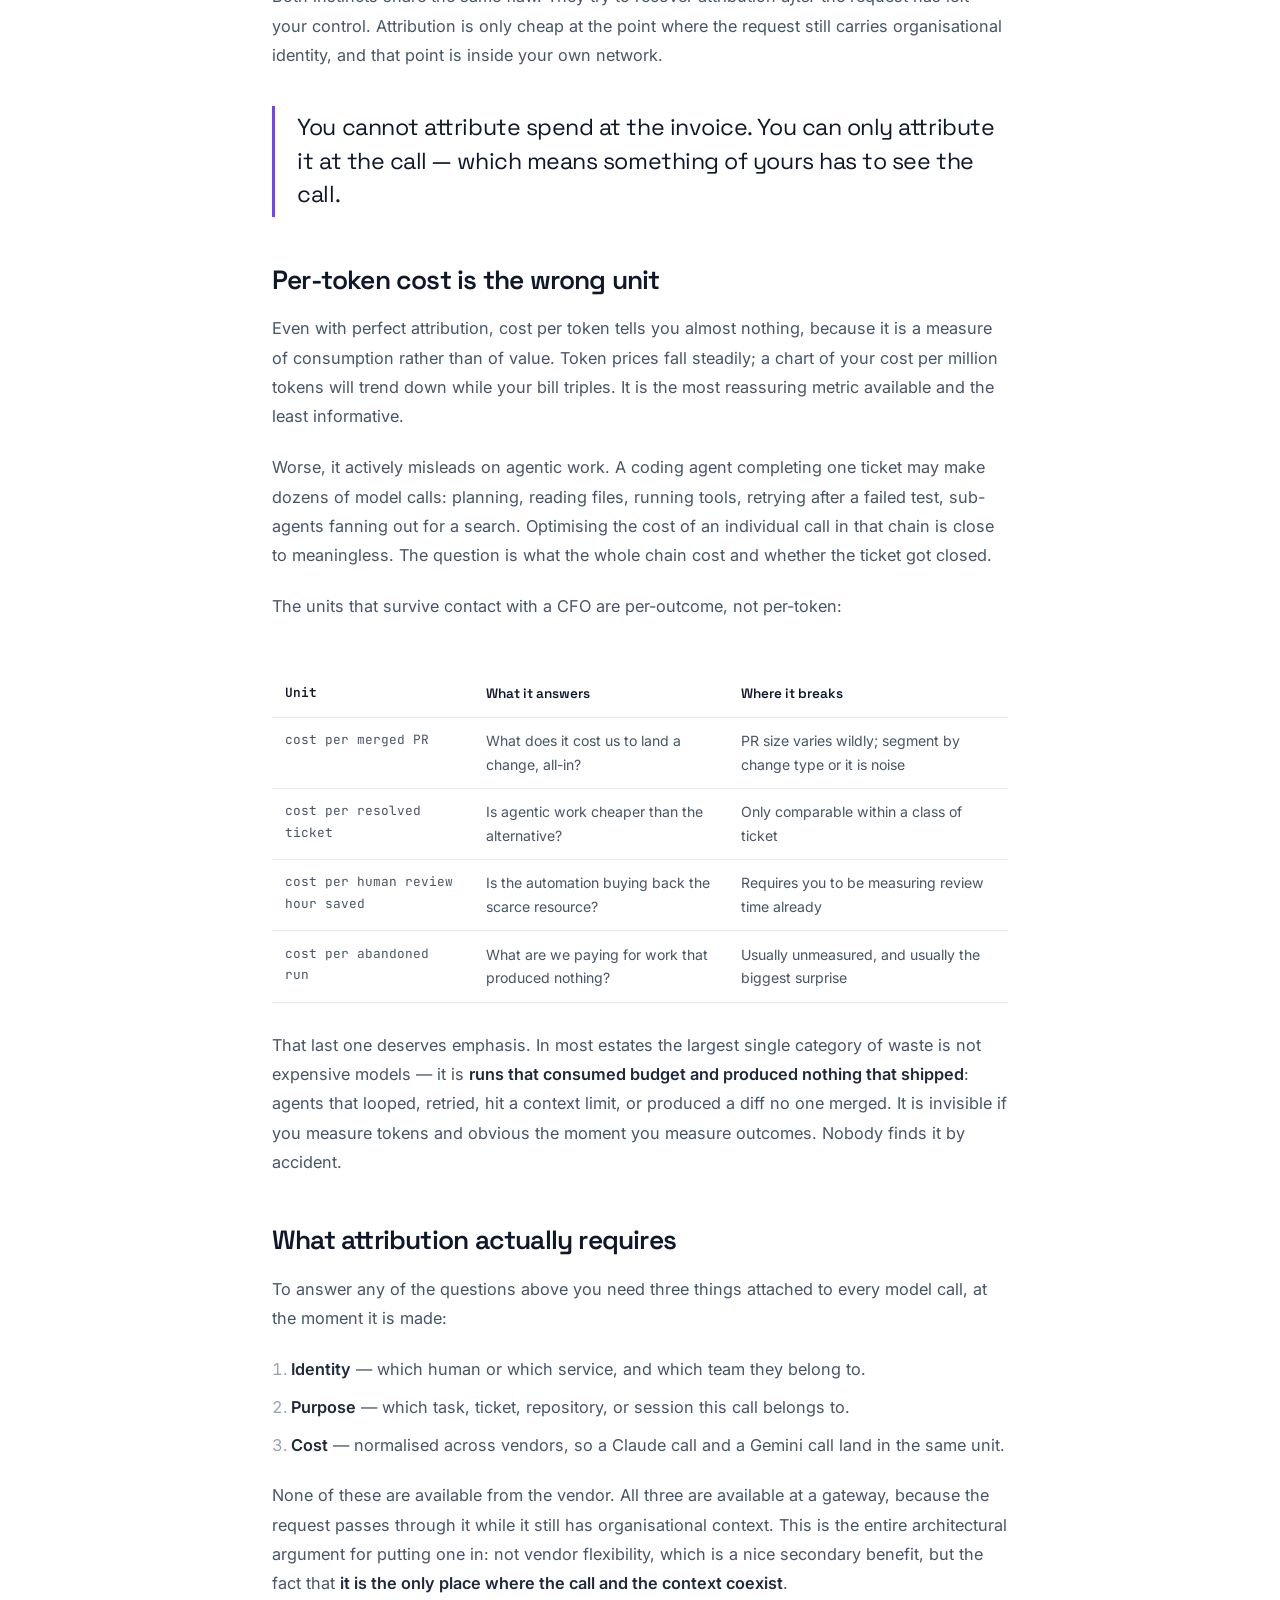
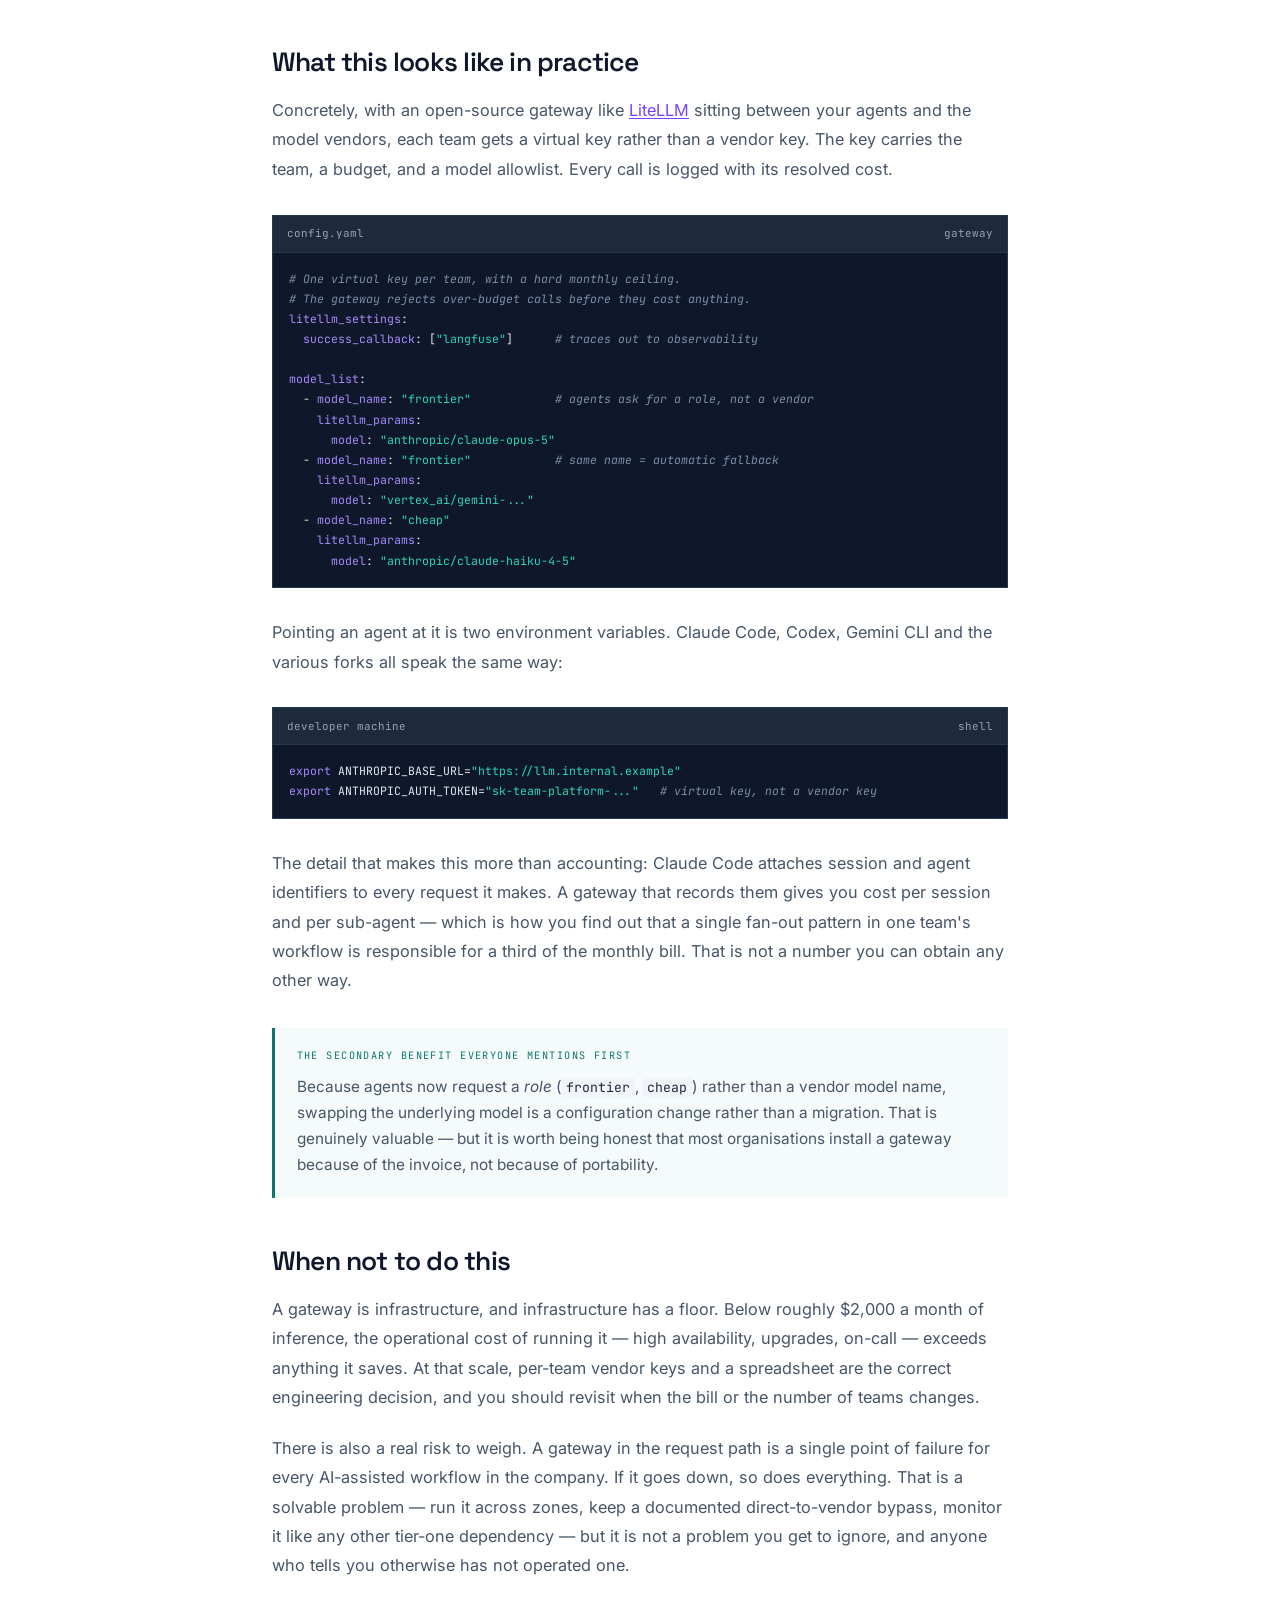
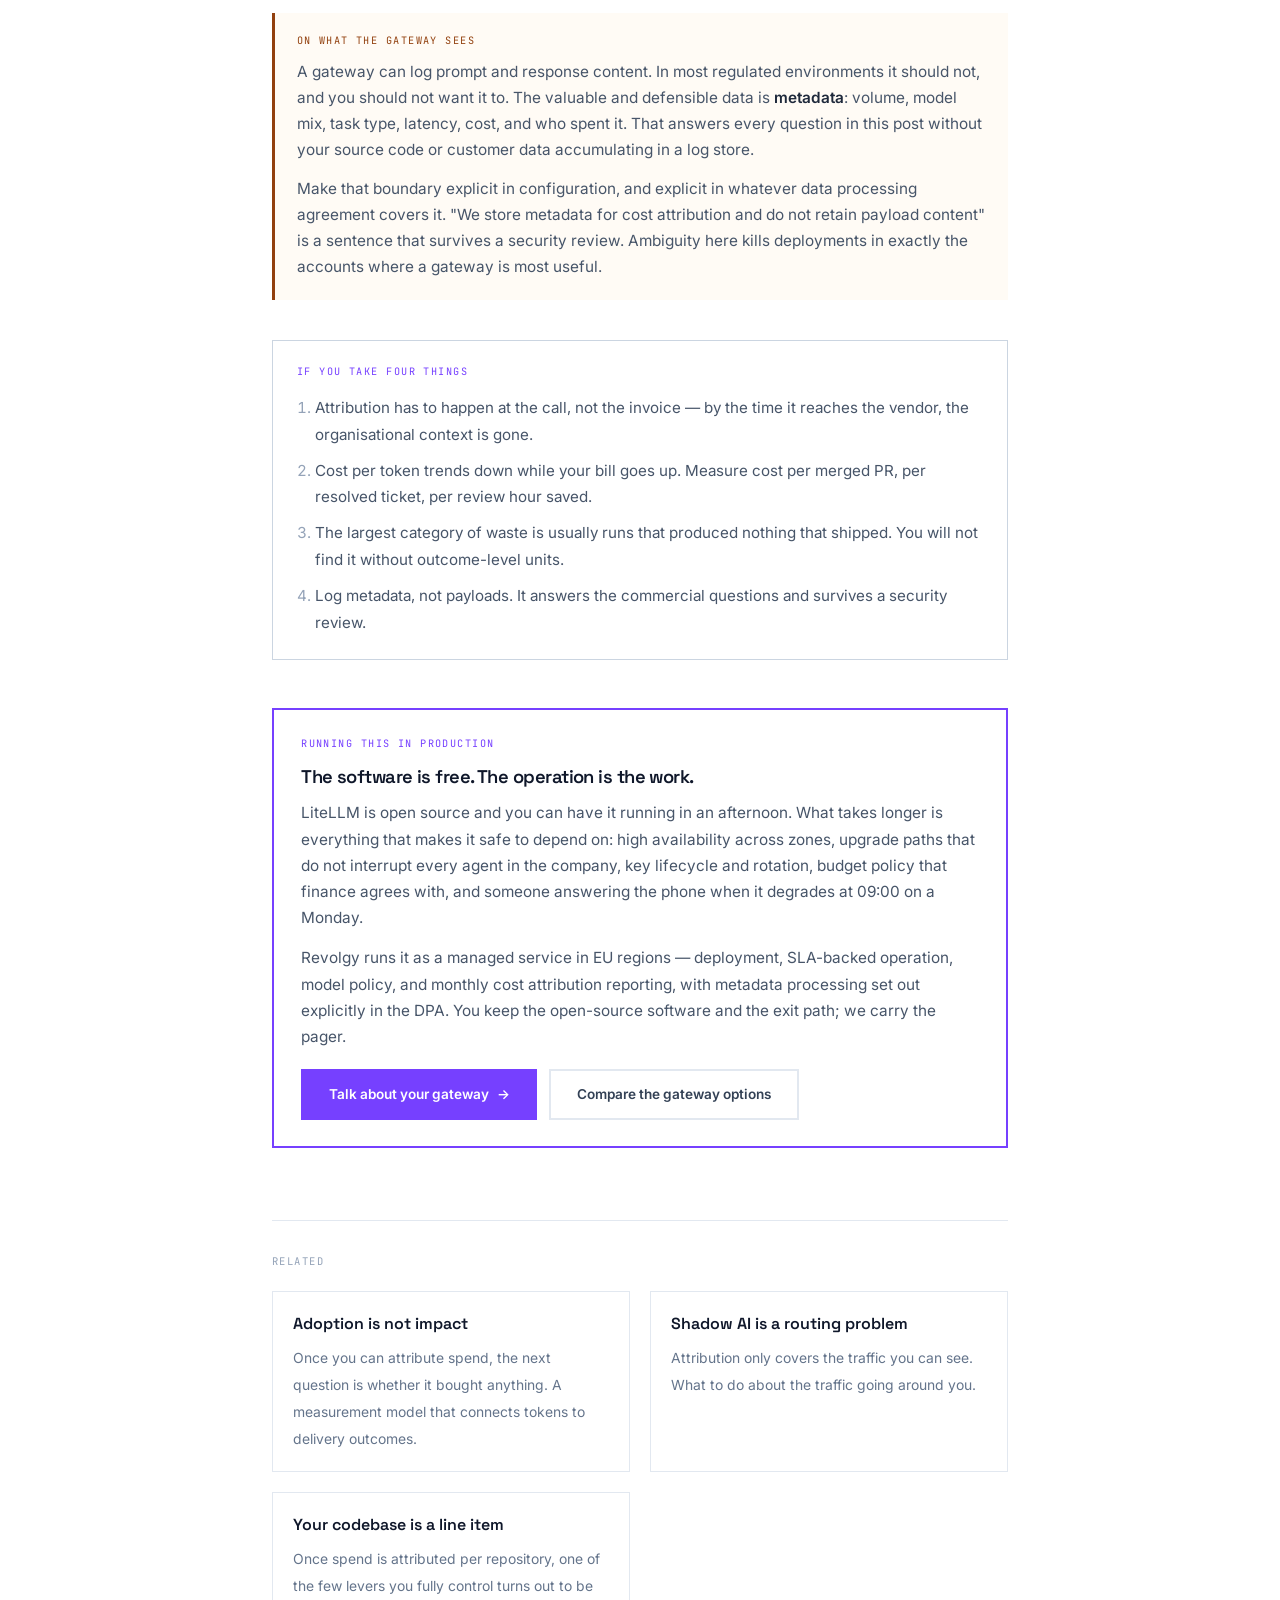
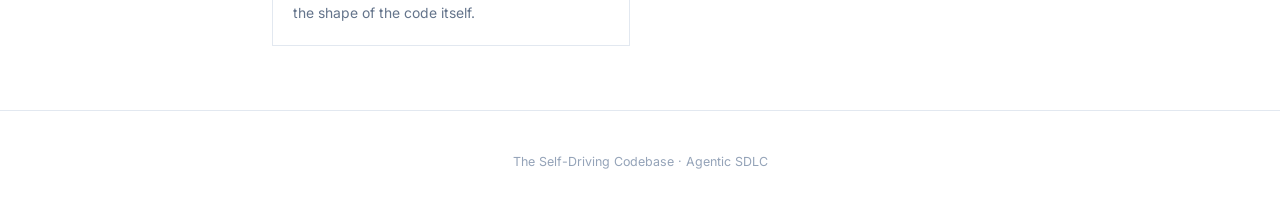
==== commit 9ed0941b: "Add posts on dark factories and the cost of codebase structure Two posts land together. "A dark fact" ====
--- a/blog-ai-spend-attribution.html
+++ b/blog-ai-spend-attribution.html
@@ -5,10 +5,60 @@
 <meta name="viewport" content="width=device-width, initial-scale=1.0">
 <title>Your AI spend has no owner | Agentic SDLC</title>
 <meta name="description" content="Why per-token cost is the wrong unit for AI spend, what the right units are, and the one architectural change that makes per-team and per-outcome attribution possible.">
+<link rel="canonical" href="https://secho.github.io/AgenticSDLC/blog-ai-spend-attribution.html">
+<meta name="robots" content="index, follow, max-image-preview:large, max-snippet:-1, max-video-preview:-1">
+<meta name="keywords" content="AI cost attribution, LLM spend management, token economics, FinOps for AI, LiteLLM virtual keys, cost per merged PR">
+<meta name="author" content="Revolgy">
+<meta name="theme-color" content="#7640FF">
+<link rel="icon" href="favicon.svg" type="image/svg+xml">
+<link rel="icon" href="favicon-32.png" sizes="32x32" type="image/png">
+<link rel="icon" href="favicon-96.png" sizes="96x96" type="image/png">
+<link rel="apple-touch-icon" href="apple-touch-icon.png">
+<meta property="og:type" content="article">
+<meta property="og:site_name" content="Agentic SDLC">
+<meta property="og:locale" content="en_GB">
+<meta property="og:url" content="https://secho.github.io/AgenticSDLC/blog-ai-spend-attribution.html">
+<meta property="og:title" content="Your AI spend has no owner | Agentic SDLC">
+<meta property="og:description" content="Why per-token cost is the wrong unit for AI spend, what the right units are, and the one architectural change that makes per-team and per-outcome attribution possible.">
+<meta property="og:image" content="https://secho.github.io/AgenticSDLC/og-image.png">
+<meta property="og:image:width" content="1200">
+<meta property="og:image:height" content="630">
+<meta property="og:image:alt" content="Agentic SDLC — the self-driving codebase">
+<meta name="twitter:card" content="summary_large_image">
+<meta name="twitter:title" content="Your AI spend has no owner | Agentic SDLC">
+<meta name="twitter:description" content="Why per-token cost is the wrong unit for AI spend, what the right units are, and the one architectural change that makes per-team and per-outcome attribution possible.">
+<meta name="twitter:image" content="https://secho.github.io/AgenticSDLC/og-image.png">
 <link rel="preconnect" href="https://fonts.googleapis.com">
 <link rel="preconnect" href="https://fonts.gstatic.com" crossorigin>
 <link href="https://fonts.googleapis.com/css2?family=Inter:wght@300;400;500;600;700&family=Space+Grotesk:wght@300;400;500;600;700&family=JetBrains+Mono:wght@400;500&display=swap" rel="stylesheet">
 <link rel="stylesheet" href="blog.css">
+<script type="application/ld+json">{
+  "@context": "https://schema.org",
+  "@type": "BlogPosting",
+  "headline": "Your AI spend has no owner | Agentic SDLC",
+  "description": "Why per-token cost is the wrong unit for AI spend, what the right units are, and the one architectural change that makes per-team and per-outcome attribution possible.",
+  "url": "https://secho.github.io/AgenticSDLC/blog-ai-spend-attribution.html",
+  "inLanguage": "en-GB",
+  "image": "https://secho.github.io/AgenticSDLC/og-image.png",
+  "publisher": {
+    "@type": "Organization",
+    "name": "Revolgy",
+    "url": "https://www.revolgy.com/",
+    "logo": "https://secho.github.io/AgenticSDLC/icon-512.png"
+  },
+  "author": {
+    "@type": "Organization",
+    "name": "Revolgy",
+    "url": "https://www.revolgy.com/",
+    "logo": "https://secho.github.io/AgenticSDLC/icon-512.png"
+  },
+  "datePublished": "2026-08-11",
+  "dateModified": "2026-09-11",
+  "mainEntityOfPage": {
+    "@type": "WebPage",
+    "@id": "https://secho.github.io/AgenticSDLC/blog-ai-spend-attribution.html"
+  }
+}</script>
 </head>
 <body>
 <script src="nav.js" defer></script>
@@ -195,6 +245,10 @@
         <span class="t">Shadow AI is a routing problem</span>
         <span class="d">Attribution only covers the traffic you can see. What to do about the traffic going around you.</span>
       </a>
+      <a href="blog-codebase-structure-cost.html">
+        <span class="t">Your codebase is a line item</span>
+        <span class="d">Once spend is attributed per repository, one of the few levers you fully control turns out to be the shape of the code itself.</span>
+      </a>
     </div>
   </div>
 
